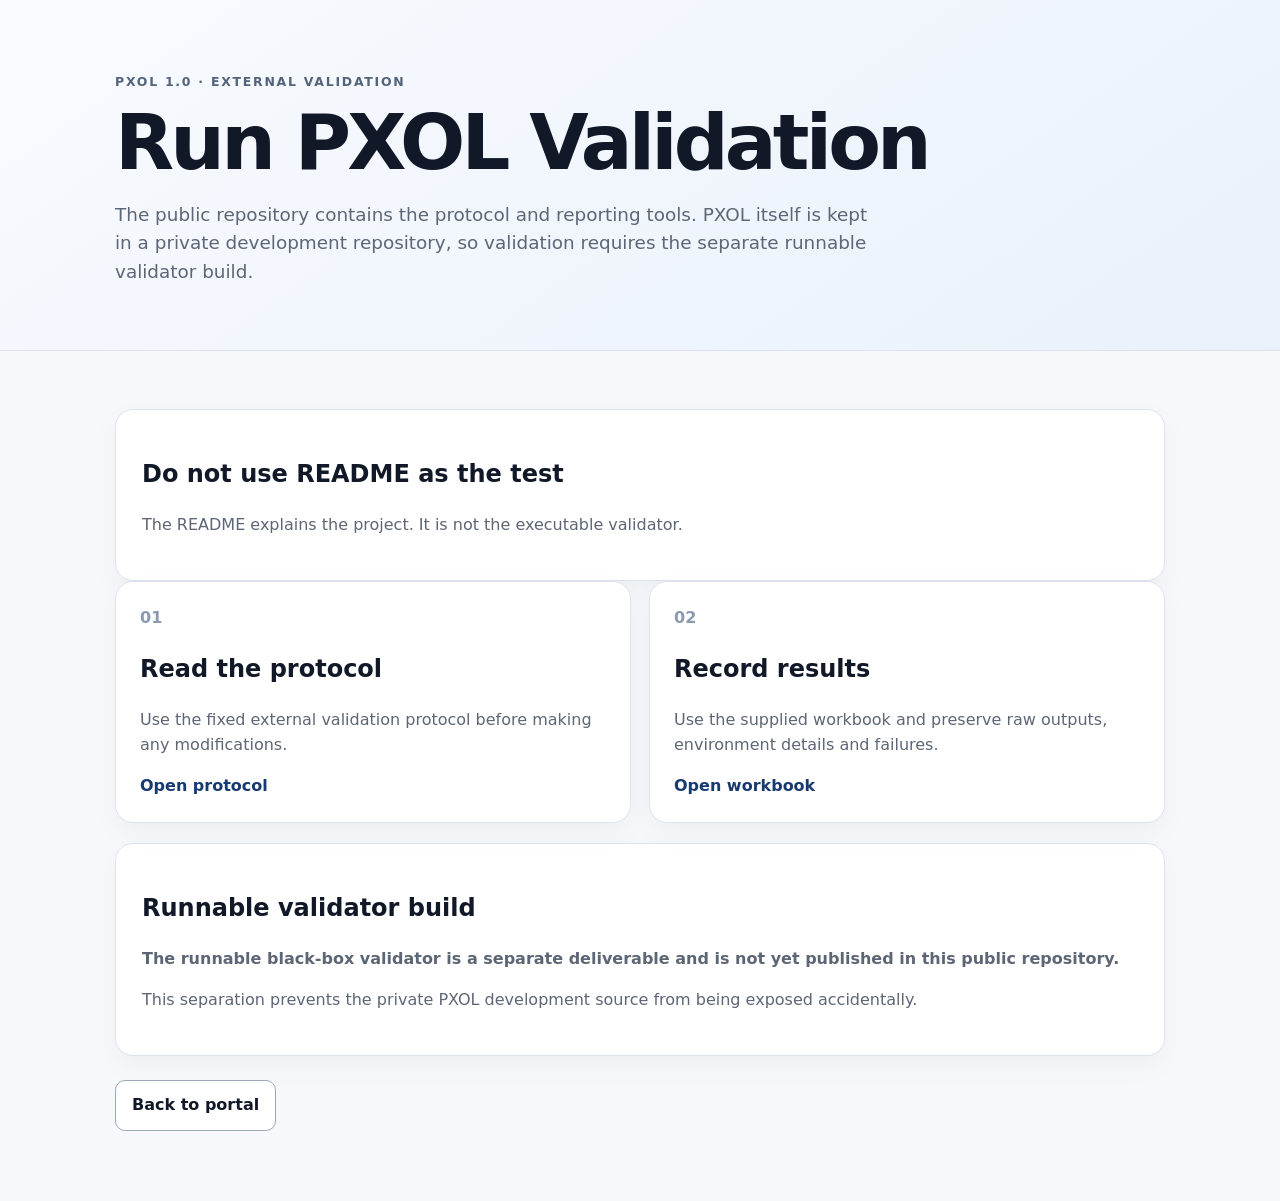
==== docs/run-validation.html @ 26a99806 "Add run validation page" ====
<!doctype html>
<html lang="en">
<head>
<meta charset="utf-8">
<meta name="viewport" content="width=device-width,initial-scale=1">
<title>Run PXOL Validation</title>
<link rel="stylesheet" href="style.css">
</head>
<body>
<header class="hero"><div class="wrap">
<div class="eyebrow">PXOL 1.0 · EXTERNAL VALIDATION</div>
<h1>Run PXOL Validation</h1>
<p class="lead">The public repository contains the protocol and reporting tools. PXOL itself is kept in a private development repository, so validation requires the separate runnable validator build.</p>
</div></header>
<main class="wrap">
<section class="panel">
<h2>Do not use README as the test</h2>
<p>The README explains the project. It is not the executable validator.</p>
</section>
<section class="grid">
<article class="card"><div class="number">01</div><h2>Read the protocol</h2><p>Use the fixed external validation protocol before making any modifications.</p><a href="https://github.com/tpnandakumar/PXOL-Validation/blob/main/PROTOCOL.md" target="_blank" rel="noopener">Open protocol</a></article>
<article class="card"><div class="number">02</div><h2>Record results</h2><p>Use the supplied workbook and preserve raw outputs, environment details and failures.</p><a href="https://github.com/tpnandakumar/PXOL-Validation/blob/main/PXOL_1.0_External_Validation_Workbook.csv" target="_blank" rel="noopener">Open workbook</a></article>
</section>
<section class="panel">
<h2>Runnable validator build</h2>
<p><strong>The runnable black-box validator is a separate deliverable and is not yet published in this public repository.</strong></p>
<p>This separation prevents the private PXOL development source from being exposed accidentally.</p>
</section>
<div class="actionbar"><a class="btn secondary" href="index.html">Back to portal</a></div>
</main>
</body>
</html>
---- docs/style.css ----
*{box-sizing:border-box}:root{--ink:#111827;--muted:#5d6675;--line:#dce3ec;--bg:#f6f8fb;--accent:#14253f;--green:#176c4c;--blue:#244d7c}body{margin:0;font-family:Inter,ui-sans-serif,system-ui,-apple-system,BlinkMacSystemFont,"Segoe UI",sans-serif;background:var(--bg);color:var(--ink);line-height:1.55}.wrap{width:min(1050px,calc(100% - 36px));margin:auto}.hero{padding:72px 0 46px;background:linear-gradient(145deg,#f8fbff,#eaf1fa);border-bottom:1px solid var(--line)}.eyebrow{font-size:.78rem;font-weight:800;letter-spacing:.14em;color:#53637a}h1{font-size:clamp(2.6rem,6vw,4.8rem);line-height:1;margin:14px 0 18px;letter-spacing:-.05em}.lead{font-size:1.15rem;color:var(--muted);max-width:760px}main{padding:38px 0 70px}.grid{display:grid;grid-template-columns:repeat(2,1fr);gap:18px}.card,.panel,.form-card,.decision{background:#fff;border:1px solid var(--line);border-radius:18px;box-shadow:0 10px 28px rgba(15,23,42,.04)}.card{padding:24px}.card p,.panel p{color:var(--muted)}.card a{font-weight:750;color:#173b70;text-decoration:none}.number{font-weight:900;color:#8b9ab0}.decision{margin-top:22px;padding:30px}.decision h2{font-size:1.8rem;margin-top:0}.decision>p{color:var(--muted)}.big-actions{display:grid;grid-template-columns:1fr 1fr;gap:18px;margin-top:22px}.big-btn{text-decoration:none;border-radius:16px;padding:28px;color:white;display:flex;flex-direction:column;gap:7px;min-height:150px;justify-content:center}.big-btn span{font-size:1.6rem;font-weight:850}.big-btn small{font-size:.97rem;opacity:.9}.improve{background:var(--blue)}.signoff{background:var(--green)}.panel{padding:26px;margin-top:20px}.form-card{padding:28px;margin-top:22px}label{display:block;font-weight:750;margin:15px 0 6px}input,select,textarea{width:100%;padding:11px 12px;border:1px solid #b9c4d2;border-radius:9px;background:white;font:inherit}textarea{min-height:110px}.row{display:grid;grid-template-columns:1fr 1fr;gap:15px}.checklist{display:grid;grid-template-columns:1fr 1fr;gap:10px;margin-top:10px}.checkitem{display:flex;align-items:center;gap:8px;padding:10px;border:1px solid var(--line);border-radius:10px}.checkitem input{width:auto}.actionbar{display:flex;gap:12px;flex-wrap:wrap;margin-top:24px}button,.btn{border:0;border-radius:10px;padding:12px 16px;font:inherit;font-weight:800;cursor:pointer;text-decoration:none;display:inline-block}button.primary,.btn.primary{background:var(--accent);color:#fff}.btn.secondary{background:#fff;color:var(--ink);border:1px solid #9aa8ba}pre{white-space:pre-wrap;background:#0f172a;color:#e6edf7;padding:18px;border-radius:12px;overflow:auto}.note{font-size:.92rem;color:var(--muted)}footer{border-top:1px solid var(--line);background:#fff;padding:26px 0;color:var(--muted)}@media(max-width:760px){.grid,.big-actions,.row,.checklist{grid-template-columns:1fr}}
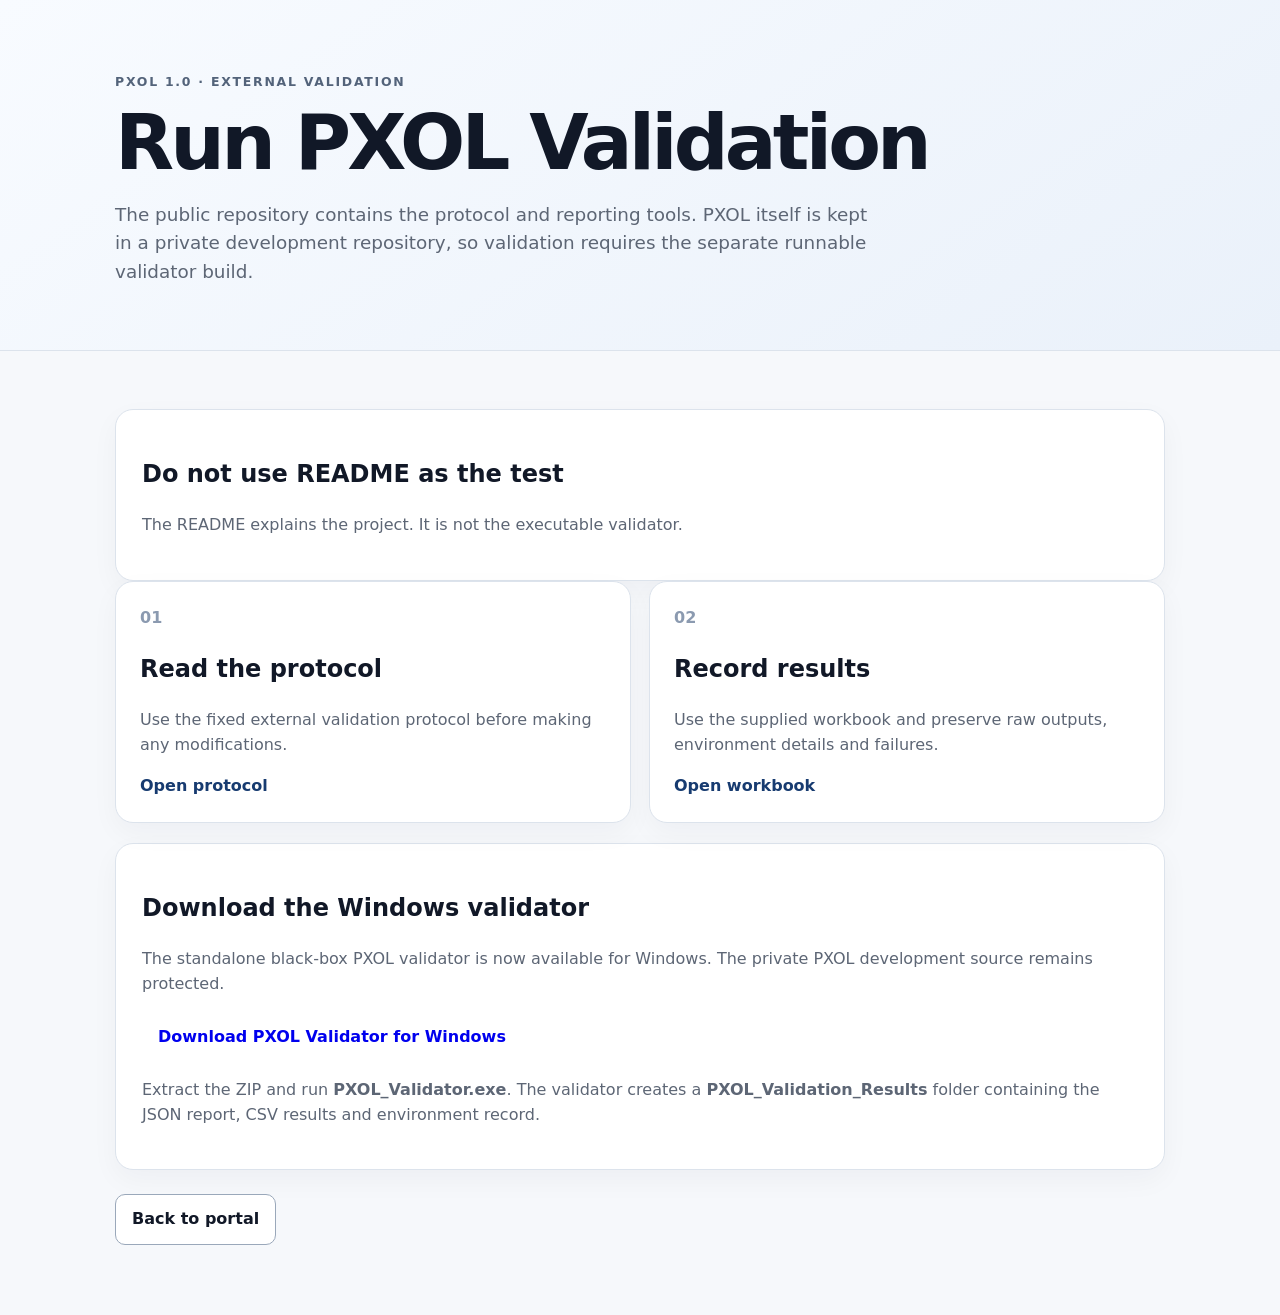
==== commit b21d1497: "Link public validation page to Windows validator" ====
--- a/docs/run-validation.html
+++ b/docs/run-validation.html
@@ -22,9 +22,10 @@
 <article class="card"><div class="number">02</div><h2>Record results</h2><p>Use the supplied workbook and preserve raw outputs, environment details and failures.</p><a href="https://github.com/tpnandakumar/PXOL-Validation/blob/main/PXOL_1.0_External_Validation_Workbook.csv" target="_blank" rel="noopener">Open workbook</a></article>
 </section>
 <section class="panel">
-<h2>Runnable validator build</h2>
-<p><strong>The runnable black-box validator is a separate deliverable and is not yet published in this public repository.</strong></p>
-<p>This separation prevents the private PXOL development source from being exposed accidentally.</p>
+<h2>Download the Windows validator</h2>
+<p>The standalone black-box PXOL validator is now available for Windows. The private PXOL development source remains protected.</p>
+<p><a class="btn" href="https://github.com/user-attachments/files/33021535/PXOL_Validator_Windows.zip">Download PXOL Validator for Windows</a></p>
+<p>Extract the ZIP and run <strong>PXOL_Validator.exe</strong>. The validator creates a <strong>PXOL_Validation_Results</strong> folder containing the JSON report, CSV results and environment record.</p>
 </section>
 <div class="actionbar"><a class="btn secondary" href="index.html">Back to portal</a></div>
 </main>
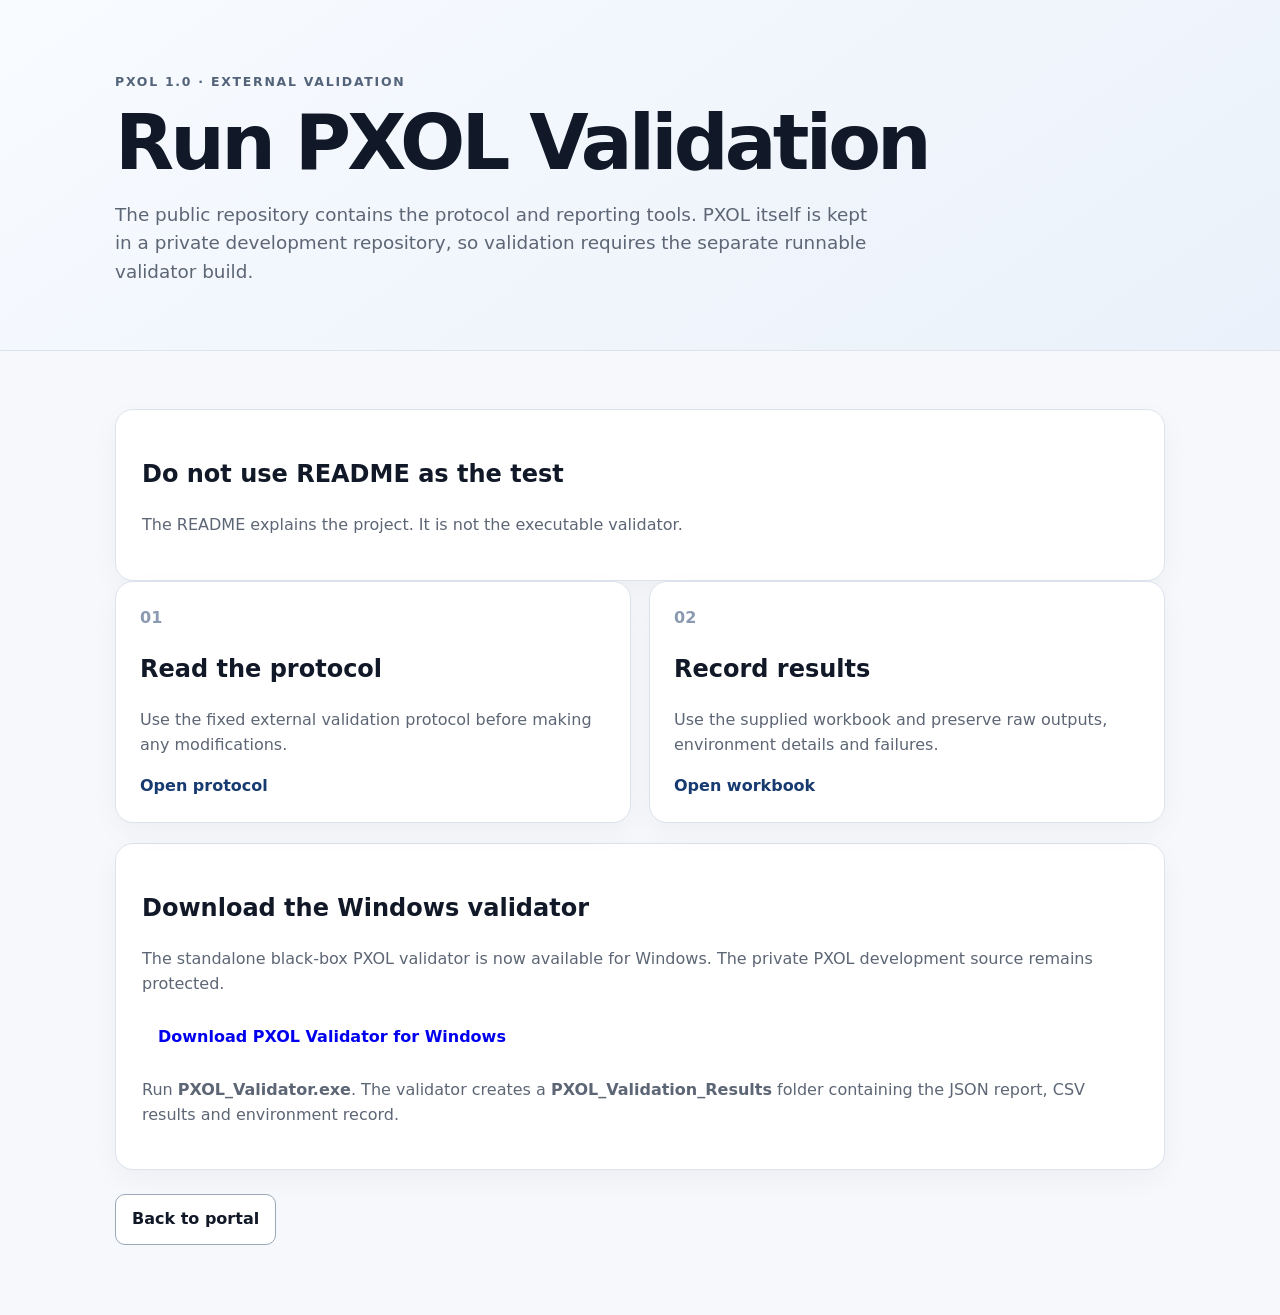
==== commit ffc8793b: "Point validator download to official release asset" ====
--- a/docs/run-validation.html
+++ b/docs/run-validation.html
@@ -24,8 +24,8 @@
 <section class="panel">
 <h2>Download the Windows validator</h2>
 <p>The standalone black-box PXOL validator is now available for Windows. The private PXOL development source remains protected.</p>
-<p><a class="btn" href="https://github.com/user-attachments/files/33021535/PXOL_Validator_Windows.zip">Download PXOL Validator for Windows</a></p>
-<p>Extract the ZIP and run <strong>PXOL_Validator.exe</strong>. The validator creates a <strong>PXOL_Validation_Results</strong> folder containing the JSON report, CSV results and environment record.</p>
+<p><a class="btn" href="https://github.com/tpnandakumar/PXOL-Validation/releases/download/v1.0-validator/PXOL_Validator.exe">Download PXOL Validator for Windows</a></p>
+<p>Run <strong>PXOL_Validator.exe</strong>. The validator creates a <strong>PXOL_Validation_Results</strong> folder containing the JSON report, CSV results and environment record.</p>
 </section>
 <div class="actionbar"><a class="btn secondary" href="index.html">Back to portal</a></div>
 </main>
